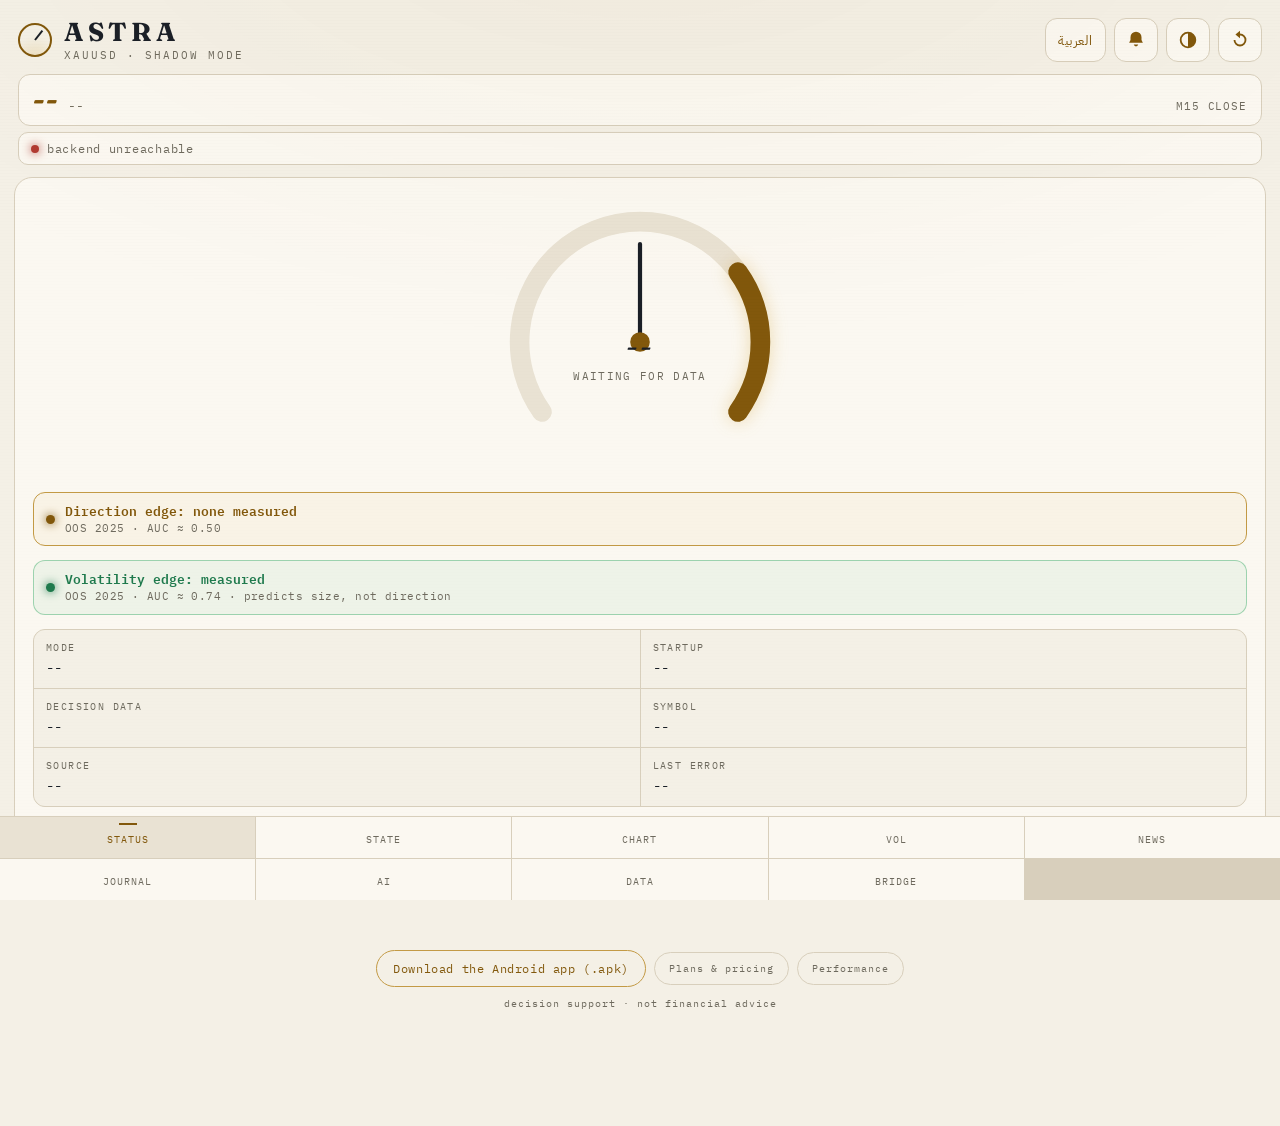
==== mobile/index.html @ f1f8e546 "fix(pwa): match the install splash and status bar to the chosen theme The manifest carried a hardcod" ====
<!DOCTYPE html>
<html lang="en" dir="ltr">
<head>
<meta charset="utf-8">
<meta name="viewport" content="width=device-width, initial-scale=1, viewport-fit=cover">
<meta name="theme-color" content="#0B0E13">
<link rel="manifest" href="manifest.webmanifest">
<script>
/* Pre-paint boot. The theme, the reading direction and the install colours are
   set here, before the first stylesheet parse, so a light-mode phone or an
   Arabic reader never sees a dark/LTR flash on cold launch. app.js reads the
   same keys at startup and keeps them in sync from then on. The install splash
   and status bar take their colour from the manifest, so the light palette gets
   its own file and the boot script points the link at it when light is chosen. */
(function () {
  var d = document.documentElement;
  try {
    var t = localStorage.getItem("astra-theme");
    if (!t) t = (window.matchMedia && window.matchMedia("(prefers-color-scheme: light)").matches) ? "light" : "dark";
    d.setAttribute("data-theme", t);
    var m = document.querySelector('meta[name="theme-color"]');
    if (m) m.setAttribute("content", t === "light" ? "#F4F0E6" : "#0B0E13");
    if (t === "light") {
      var link = document.querySelector('link[rel="manifest"]');
      if (link) link.setAttribute("href", "manifest-light.webmanifest");
    }
  } catch (e) { /* private mode */ }
  try {
    var l = localStorage.getItem("astra-lang");
    if (!l) l = (navigator.language || "en").toLowerCase().indexOf("ar") === 0 ? "ar" : "en";
    d.lang = l;
    d.dir = l === "ar" ? "rtl" : "ltr";
  } catch (e) { /* private mode */ }
})();
</script>
<meta name="description" content="ASTRA shadow-mode gold analysis, on your phone. Decision support only.">
<link rel="apple-touch-icon" href="icons/icon-192.png">
<link rel="icon" href="icons/icon-192.png">
<!-- Preview card. Telegram (and most chat apps) read OpenGraph, not the
     manifest, so a shared link would otherwise show as a bare URL. og:image
     must be absolute; it points at the deployed host. -->
<meta property="og:type" content="website">
<meta property="og:site_name" content="ASTRA">
<meta property="og:title" content="ASTRA — Gold Analysis">
<meta property="og:description" content="Shadow-mode XAUUSD decision support, on your phone. It states its own limits. Decision support only, not financial advice.">
<meta property="og:url" content="https://astra-xlp9.onrender.com/">
<meta property="og:image" content="https://astra-xlp9.onrender.com/icons/icon-512.png">
<meta property="og:image:width" content="512">
<meta property="og:image:height" content="512">
<meta name="twitter:card" content="summary">
<title>ASTRA — Gold Analysis</title>
<link rel="preconnect" href="https://fonts.googleapis.com">
<link rel="preconnect" href="https://fonts.gstatic.com" crossorigin>
<link rel="stylesheet" href="https://fonts.googleapis.com/css2?family=Fraunces:opsz,wght@9..144,500;9..144,700&family=IBM+Plex+Mono:wght@400;500;600&family=IBM+Plex+Sans+Arabic:wght@400;500;600&display=swap">
<link rel="stylesheet" href="styles.css">
</head>
<body>
<div class="grain" aria-hidden="true"></div>

<header class="top">
  <div class="brand">
    <span class="mark" aria-hidden="true"></span>
    <div>
      <h1>ASTRA</h1>
      <p class="sub" data-i18n="title_sub">XAUUSD &middot; shadow mode</p>
    </div>
  </div>
  <div class="controls">
    <button id="lang" class="text-btn" type="button" aria-label="Language" data-i18n-aria="lang_toggle">العربية</button>
    <button id="alerts" class="icon-btn" type="button" aria-label="Alerts" aria-pressed="false" data-i18n-aria="alerts">
      <svg viewBox="0 0 24 24" aria-hidden="true"><path d="M12 3a6 6 0 0 0-6 6v3l-1.5 3h15L18 12V9a6 6 0 0 0-6-6Zm0 16a2.5 2.5 0 0 0 2.45-2h-4.9A2.5 2.5 0 0 0 12 19Z"/></svg>
    </button>
    <button id="theme" class="icon-btn" type="button" aria-label="Theme" data-i18n-aria="theme">
      <svg viewBox="0 0 24 24" aria-hidden="true"><path d="M12 3a9 9 0 1 0 0 18 9 9 0 0 0 0-18Zm0 2v14a7 7 0 0 1 0-14Z"/></svg>
    </button>
    <button id="refresh" class="icon-btn" type="button" aria-label="Refresh" data-i18n-aria="refresh">
      <svg viewBox="0 0 24 24" aria-hidden="true"><path d="M12 5V2L7 6l5 4V7a5 5 0 1 1-5 5H5a7 7 0 1 0 7-7Z"/></svg>
    </button>
  </div>
</header>

<div class="ticker" id="ticker" hidden>
  <span class="ticker-price" id="price">--</span>
  <span class="ticker-chg" id="price-chg">--</span>
  <span class="ticker-basis" id="price-basis">M15 close</span>
</div>

<div id="toast" class="toast" role="status" aria-live="polite" hidden></div>

<div id="banner" class="banner" role="status" aria-live="polite">
  <span class="dot"></span><span id="banner-text" data-i18n="connecting">connecting</span>
</div>

<main>
  <!-- STATUS -->
  <section class="panel" id="view-status">
    <div class="gauge">
      <svg viewBox="0 0 200 200" role="img" aria-label="System health">
        <path class="gauge-track" d="M30 150 A86 86 0 1 1 170 150" />
        <path id="gauge-arc" class="gauge-arc" d="M30 150 A86 86 0 1 1 170 150" />
        <line id="needle" class="needle" x1="100" y1="100" x2="100" y2="30" />
        <circle class="hub" cx="100" cy="100" r="7" />
      </svg>
      <div class="gauge-label">
        <span id="health-value" class="big">--</span>
        <span id="health-sub" class="small" data-i18n="waiting">waiting for data</span>
      </div>
    </div>

    <!-- Honesty badges: direction has no measured edge; volatility does.
         Both always visible, never hidden. -->
    <div class="edge-badge" role="note">
      <span class="edge-dot" aria-hidden="true"></span>
      <span class="edge-text">
        <b data-i18n="edge_none">Direction edge: none measured</b>
        <em data-i18n="edge_none_sub">OOS 2025 · AUC ≈ 0.50</em>
      </span>
    </div>
    <div class="edge-badge vol" role="note">
      <span class="edge-dot vol" aria-hidden="true"></span>
      <span class="edge-text">
        <b data-i18n="edge_vol">Volatility edge: measured</b>
        <em data-i18n="edge_vol_sub">OOS 2025 · AUC ≈ 0.74 · predicts size, not direction</em>
      </span>
    </div>

    <dl class="readout">
      <div><dt data-i18n="mode">Mode</dt><dd id="r-mode">--</dd></div>
      <div><dt data-i18n="startup">Startup</dt><dd id="r-startup">--</dd></div>
      <div><dt data-i18n="decision">Decision data</dt><dd id="r-decision">--</dd></div>
      <div><dt data-i18n="symbol">Symbol</dt><dd id="r-symbol">--</dd></div>
      <div><dt data-i18n="source">Source</dt><dd id="r-source">--</dd></div>
      <div><dt data-i18n="lasterr">Last error</dt><dd id="r-error">--</dd></div>
    </dl>

    <ul id="reasons" class="reasons"></ul>
  </section>

  <!-- MARKET STATE -->
  <section class="panel" id="view-signal" hidden>
    <h2 class="panel-title" data-i18n="market_state">Market state</h2>
    <p class="panel-note" data-i18n="descriptive">Descriptive read of the last closed bars. Not a prediction.</p>
    <div class="signal-head">
      <span id="sig-direction" class="direction flat">--</span>
      <span id="sig-regime" class="regime">--</span>
    </div>
    <div class="levels">
      <div><dt data-i18n="entry">Reference</dt><dd id="l-entry">--</dd></div>
      <div><dt data-i18n="stop">Stop</dt><dd id="l-stop">--</dd></div>
      <div><dt data-i18n="target">Target</dt><dd id="l-tp">--</dd></div>
      <div><dt data-i18n="rr">R:R</dt><dd id="l-rr">--</dd></div>
    </div>
    <div class="bars">
      <div class="bar"><span data-i18n="score">Score</span><i id="b-score"></i><b id="v-score">--</b></div>
      <div class="bar"><span data-i18n="confidence">Confidence</span><i id="b-conf"></i><b id="v-conf">--</b></div>
    </div>
    <p id="sig-context" class="context">--</p>
    <p id="sig-time" class="stamp"></p>

    <h2 class="panel-title" data-i18n="levels_title">Price alerts</h2>
    <p class="panel-note" data-i18n="levels_note">You are told when the price crosses a level you set.</p>
    <form id="level-form" class="lvl-form" autocomplete="off">
      <input id="level-input" type="number" step="0.01" inputmode="decimal"
             placeholder="4180.00" aria-label="Price level">
      <button type="submit" data-i18n="add">Add</button>
    </form>
    <ul id="level-list" class="lvl-list"></ul>
  </section>

  <!-- CHART -->
  <section class="panel" id="view-chart" hidden>
    <div class="chart-tf" id="tf-row" role="tablist" aria-label="Timeframe"></div>
    <div class="chart-wrap">
      <svg id="chart" class="chart" viewBox="0 0 320 160" preserveAspectRatio="none"
           role="img" aria-label="Closed-bar chart with descriptive EMAs"></svg>
      <div class="axis" id="axis" aria-hidden="true"></div>
    </div>
    <p class="stamp"><span id="chart-meta">--</span></p>

    <h2 class="panel-title" data-i18n="data_quality">Data quality</h2>
    <dl class="readout">
      <div><dt data-i18n="dq_freshness">Freshness</dt><dd id="dq-freshness">--</dd></div>
      <div><dt data-i18n="dq_lastbar">Last closed bar</dt><dd id="dq-lastbar">--</dd></div>
      <div><dt data-i18n="dq_bars">Closed bars</dt><dd id="dq-bars">--</dd></div>
      <div><dt data-i18n="dq_range">Range</dt><dd id="dq-range">--</dd></div>
      <div><dt data-i18n="dq_quality">Quality</dt><dd id="dq-quality">--</dd></div>
    </dl>
  </section>

  <!-- CONNECTION -->
  <section class="panel" id="view-conn" hidden>
    <h2 class="panel-title" data-i18n="conn_title">Connection &amp; health</h2>
    <p class="panel-note" data-i18n="conn_hint">The app reaches the backend over one origin; these are the live links.</p>
    <table class="conn">
      <thead>
        <tr>
          <th data-i18n="conn_ep">Endpoint</th>
          <th data-i18n="conn_state">State</th>
          <th data-i18n="conn_lat">Latency</th>
        </tr>
      </thead>
      <tbody id="conn-rows"></tbody>
    </table>
  </section>

  <!-- BRIDGE -->
  <section class="panel" id="view-bridge" hidden>
    <h2 class="panel-title" data-i18n="bridge_title">Bridge</h2>
    <dl class="readout">
      <div><dt data-i18n="process">Process</dt><dd id="b-process">--</dd></div>
      <div><dt data-i18n="mt5_ready">MT5 ready</dt><dd id="b-ready">--</dd></div>
      <div><dt data-i18n="symbol">Symbol</dt><dd id="b-symbol">--</dd></div>
      <div><dt data-i18n="broker">Broker</dt><dd id="b-broker">--</dd></div>
      <div><dt data-i18n="server">Server</dt><dd id="b-server">--</dd></div>
      <div><dt data-i18n="transport">Transport</dt><dd id="b-transport">--</dd></div>
    </dl>
    <p class="context" data-i18n="bridge_note">The bridge is the loopback market-data link. It never executes trades and is bound to 127.0.0.1 only.</p>
  </section>

  <!-- AI ADVISOR (isolated, unvalidated) -->
  <section class="panel" id="view-ai" hidden>
    <h2 class="panel-title" data-i18n="ai_title">AI advisor</h2>
    <p class="panel-note ai-warn" data-i18n="ai_warn">Second opinion from an external model. Outside the validated system, not scored. Not financial advice.</p>
    <div class="ai-stance-row">
      <span class="ai-stance" id="ai-stance">--</span>
      <span class="ai-conf" id="ai-conf"></span>
    </div>
    <p class="ai-thesis" id="ai-thesis"></p>
    <p class="ai-risks" id="ai-risks"></p>
    <p class="ai-event" id="ai-event" hidden></p>
    <div class="ai-plan" id="ai-plan" hidden></div>
    <h3 class="ai-sub" id="ai-headlines-title" hidden data-i18n="ai_headlines">Headlines</h3>
    <ul class="ai-headlines" id="ai-headlines" hidden></ul>
    <h3 class="ai-sub" id="ai-events-title" hidden data-i18n="ai_events">High-impact events ahead</h3>
    <ul class="ai-events" id="ai-events" hidden></ul>
    <p class="ai-review" id="ai-review" hidden></p>
    <dl class="readout">
      <div><dt data-i18n="ai_price">Live price</dt><dd id="ai-price">--</dd></div>
      <div><dt data-i18n="ai_engine">Engine read</dt><dd id="ai-engine">--</dd></div>
      <div><dt data-i18n="ai_news">Used news</dt><dd id="ai-news">--</dd></div>
      <div><dt data-i18n="ai_model">Model</dt><dd id="ai-model">--</dd></div>
      <div><dt data-i18n="ai_status">Status</dt><dd id="ai-status">--</dd></div>
    </dl>
    <button id="ai-refresh" class="text-btn" type="button" data-i18n="ai_refresh">Ask again</button>
  </section>

  <!-- VOLATILITY -->
  <section class="panel" id="view-vol" hidden>
    <h2 class="panel-title" data-i18n="vol_title">Volatility filter</h2>
    <p class="panel-note" data-i18n="vol_note">Measured on closed bars: will the next window be turbulent? Size, not direction.</p>
    <div class="vol-head">
      <span id="vol-pct" class="vol-pct">--</span>
      <span id="vol-tier" class="vol-tier calm">--</span>
    </div>
    <div class="vol-meter"><i id="vol-fill"></i><u id="vol-mark"></u></div>
    <p id="vol-verdict" class="vol-verdict">--</p>
    <p class="stamp" id="vol-meta"></p>
    <p class="panel-note" id="vol-caveat" data-i18n="vol_caveat">A safety filter, not a trade signal. When it says "high", the market is usually violent — so a tight entry is a bad idea. It never predicts direction.</p>
  </section>

  <section class="panel" id="view-tracker" hidden>
    <h2 class="panel-title" data-i18n="tracker_title">Trade journal</h2>
    <p class="panel-note ai-warn" data-i18n="tracker_warn">Replayed from closed bars. Unvalidated; not scored long enough to trust. Not financial advice.</p>

    <div class="jrn-strip" id="jrn-today"></div>

    <div class="jrn-filter" id="jrn-filter" role="tablist">
      <button class="jrn-fbtn" data-scope="today" aria-selected="true" type="button" data-i18n="jrn_today">Today</button>
      <button class="jrn-fbtn" data-scope="all" aria-selected="false" type="button" data-i18n="jrn_all">All</button>
    </div>

    <div class="trk-now" id="trk-now"></div>
    <div class="trk-stats" id="trk-stats"></div>
    <p class="panel-note" id="trk-note"></p>
    <div class="trk-list" id="trk-list"></div>
  </section>
  <section class="panel" id="view-akoan" hidden>
    <h2 class="panel-title" data-i18n="akoan_title">News vs results</h2>
    <p class="panel-note" data-i18n="akoan_note">Does the news explain the trade results? Every rate is compared to the overall baseline, and only a difference that survives correction is called a finding.</p>

    <div class="akoan-head">
      <span id="akoan-verdict" class="akoan-verdict">--</span>
    </div>
    <p id="akoan-sub" class="akoan-sub">--</p>

    <div class="akoan-base" id="akoan-base"></div>
    <div class="akoan-dims" id="akoan-dims"></div>
    <p class="panel-note" id="akoan-cov"></p>
    <p class="panel-note" id="akoan-note"></p>
  </section>

</main>

<nav class="tabs" role="tablist">
  <button class="tab" data-view="status" aria-selected="true" type="button" data-i18n="tab_status">Status</button>
  <button class="tab" data-view="signal" type="button" data-i18n="tab_signal">State</button>
  <button class="tab" data-view="chart" type="button" data-i18n="tab_chart">Chart</button>
  <button class="tab" data-view="vol" type="button" data-i18n="tab_vol">Vol</button>
  <button class="tab" data-view="akoan" type="button" data-i18n="tab_akoan">News</button>
  <button class="tab" data-view="tracker" type="button" data-i18n="tab_tracker">Signals</button>
  <button class="tab" data-view="ai" type="button" data-i18n="tab_ai">AI</button>
  <button class="tab" data-view="conn" type="button" data-i18n="tab_conn">Data</button>
  <button class="tab" data-view="bridge" type="button" data-i18n="tab_bridge">Bridge</button>
</nav>

<footer class="foot">
  <div class="foot-row">
    <a id="get-apk" class="apk-link" href="/astra.apk" download="astra.apk" data-i18n="apk">
      Download the Android app (.apk)
    </a>
    <a class="plans-link" href="/pricing.html" data-i18n="plans">Plans &amp; pricing</a>
    <a class="plans-link" href="/performance.html" data-i18n="perf">Performance</a>
  </div>
  <span data-i18n="ver">Decision support only. Not financial advice.</span>
</footer>

<script src="app.js"></script>
</body>
</html>
---- mobile/styles.css ----
/* ASTRA mobile — instrument-panel aesthetic.
   Deep ink field, engraved gold, monospace telemetry. Built for a small,
   dim, one-thumb screen: high contrast, large tap targets, no clutter. */

:root {
  --ink: #0B0E13;
  --ink-2: #12161E;
  --ink-3: #1A2029;
  --edge: #232B36;
  --gold: #D6A53C;
  --gold-dim: #8A6A24;
  --paper: #ECE6D8;
  --muted: #7C8794;
  --up: #4FB477;
  --down: #D1584F;
  --flat: #7F8A96;
  --mono: "IBM Plex Mono", "IBM Plex Sans Arabic", ui-monospace, "SFMono-Regular", Menlo, monospace;
  --serif: "Fraunces", "Iowan Old Style", Georgia, serif;
}

* { box-sizing: border-box; -webkit-tap-highlight-color: transparent; }

html, body { margin: 0; background: var(--ink); }

body {
  color: var(--paper);
  font-family: var(--mono);
  min-height: 100dvh;
  display: flex;
  flex-direction: column;
  padding-bottom: env(safe-area-inset-bottom);
  overscroll-behavior-y: none;
}

/* Film-grain overlay: a faint engraved texture over the whole app. */
.grain {
  position: fixed;
  inset: 0;
  pointer-events: none;
  z-index: 9;
  opacity: .5;
  background-image:
    repeating-linear-gradient(0deg, rgba(255,255,255,.014) 0 1px, transparent 1px 3px),
    radial-gradient(120% 80% at 50% -10%, rgba(214,165,60,.10), transparent 60%);
}

/* ── header ─────────────────────────────────────────────────────────── */
.top {
  display: flex;
  align-items: center;
  justify-content: space-between;
  gap: 12px;
  padding: calc(env(safe-area-inset-top) + 18px) 18px 12px;
}

.brand { display: flex; align-items: center; gap: 12px; }

.mark {
  width: 34px; height: 34px;
  border-radius: 50%;
  border: 2px solid var(--gold);
  position: relative;
  flex: none;
  background: radial-gradient(circle at 50% 120%, rgba(214,165,60,.25), transparent 65%);
}
.mark::after {
  content: "";
  position: absolute;
  left: 50%; bottom: 50%;
  width: 2px; height: 12px;
  background: var(--paper);
  transform-origin: bottom center;
  transform: translateX(-50%) rotate(38deg);
}

h1 {
  font-family: var(--serif);
  font-weight: 700;
  font-size: 26px;
  letter-spacing: .16em;
  margin: 0;
  line-height: 1;
}

.sub { margin: 3px 0 0; font-size: 11px; letter-spacing: .18em;
       text-transform: uppercase; color: var(--muted); }

.controls { display: flex; gap: 8px; }

.icon-btn {
  width: 44px; height: 44px;
  display: grid; place-items: center;
  border-radius: 12px;
  border: 1px solid var(--edge);
  background: var(--ink-2);
  color: var(--gold);
  cursor: pointer;
  transition: background .2s, transform .12s, color .2s;
}
.icon-btn svg { width: 22px; height: 22px; fill: currentColor; }
.icon-btn:active { background: var(--ink-3); transform: scale(.94); }
.icon-btn[aria-pressed="true"] {
  background: var(--gold); color: var(--ink); border-color: var(--gold);
}
.icon-btn.busy svg { animation: spin .9s linear infinite; }
@keyframes spin { to { transform: rotate(360deg); } }

/* Language toggle reads as text, not an icon. */
.text-btn {
  min-width: 44px; height: 44px; padding: 0 12px;
  border-radius: 12px;
  border: 1px solid var(--edge);
  background: var(--ink-2);
  color: var(--gold);
  font-family: var(--mono);
  font-size: 13px;
  letter-spacing: .04em;
  cursor: pointer;
  transition: background .2s, transform .12s;
}
.text-btn:active { background: var(--ink-3); transform: scale(.94); }

/* ── toast ──────────────────────────────────────────────────────────── */
.toast {
  position: fixed;
  left: 50%; bottom: calc(78px + env(safe-area-inset-bottom));
  transform: translate(-50%, 20px);
  z-index: 20;
  max-width: 90vw;
  padding: 12px 16px;
  border-radius: 12px;
  border: 1px solid var(--gold-dim);
  background: var(--ink-3);
  color: var(--paper);
  font-size: 13px;
  letter-spacing: .02em;
  box-shadow: 0 10px 30px rgba(0,0,0,.5);
  opacity: 0;
  transition: opacity .3s, transform .3s;
}
.toast.show { opacity: 1; transform: translate(-50%, 0); }

/* ── live price ticker ──────────────────────────────────────────────── */
.ticker {
  display: flex; align-items: baseline; gap: 10px;
  margin: 0 18px 6px;
  padding: 10px 14px;
  border: 1px solid var(--edge);
  border-radius: 12px;
  background: var(--ink-2);
}
.ticker-price {
  font-family: var(--serif);
  font-size: 30px;
  font-weight: 700;
  letter-spacing: .02em;
  color: var(--gold);
  line-height: 1;
  font-variant-numeric: tabular-nums;
}
.ticker-chg { font-size: 13px; color: var(--flat); font-variant-numeric: tabular-nums; }
.ticker-chg.up { color: var(--up); }
.ticker-chg.down { color: var(--down); }
.ticker-basis {
  margin-left: auto;
  font-size: 11px;
  letter-spacing: .08em;
  color: var(--muted);
  text-transform: uppercase;
}

.banner {
  display: flex; align-items: center; gap: 8px;
  margin: 0 18px 4px;
  padding: 8px 12px;
  border: 1px solid var(--edge);
  border-radius: 10px;
  background: var(--ink-2);
  font-size: 12px;
  letter-spacing: .06em;
  color: var(--muted);
}
.banner .dot {
  width: 8px; height: 8px; border-radius: 50%;
  background: var(--flat); flex: none;
}
.banner.online .dot { background: var(--up); box-shadow: 0 0 10px var(--up); }
.banner.degraded .dot { background: var(--gold); box-shadow: 0 0 10px var(--gold); }
.banner.offline .dot { background: var(--down); box-shadow: 0 0 10px var(--down); }

/* ── panels ─────────────────────────────────────────────────────────── */
main { flex: 1; padding: 8px 14px 108px; }

.panel {
  border: 1px solid var(--edge);
  border-radius: 18px;
  background:
    linear-gradient(180deg, rgba(255,255,255,.02), transparent 40%),
    var(--ink-2);
  padding: 20px 18px;
  animation: rise .45s cubic-bezier(.2,.8,.2,1) both;
}
@keyframes rise { from { opacity: 0; transform: translateY(10px); } }

/* A panel that is fetching shows a shimmer instead of a frozen "--" grid, so a
   slow read looks like work rather than a dead screen. The class is added when
   a fetch starts and removed when it settles, by setPanelLoading. */
.panel.loading { position: relative; }
.panel.loading::after {
  content: ""; position: absolute; inset: 0; border-radius: 18px;
  background: linear-gradient(100deg, transparent 30%,
              rgba(255,255,255,.05) 50%, transparent 70%);
  background-size: 220% 100%;
  animation: shimmer 1.4s linear infinite;
  pointer-events: none;
}
@keyframes shimmer { from { background-position: 160% 0; } to { background-position: -60% 0; } }

/* ── gauge ──────────────────────────────────────────────────────────── */
.gauge { position: relative; width: min(74vw, 280px); margin: 4px auto 10px; }
.gauge svg { width: 100%; display: block; overflow: visible; }
.gauge-track { fill: none; stroke: var(--ink-3); stroke-width: 14; stroke-linecap: round; }
.gauge-arc {
  fill: none; stroke: var(--gold); stroke-width: 14; stroke-linecap: round;
  stroke-dasharray: 270; stroke-dashoffset: 270;
  transition: stroke-dashoffset .9s cubic-bezier(.2,.8,.2,1), stroke .4s;
  filter: drop-shadow(0 0 6px rgba(214,165,60,.35));
}
.needle {
  stroke: var(--paper); stroke-width: 3; stroke-linecap: round;
  transform-origin: 100px 100px;
  transition: transform .9s cubic-bezier(.2,.8,.2,1);
}
.hub { fill: var(--gold); }

.gauge-label {
  position: absolute; inset: 0;
  display: flex; flex-direction: column;
  align-items: center; justify-content: center;
  padding-top: 26px;
  text-align: center;
}
.big { font-family: var(--serif); font-size: 30px; letter-spacing: .06em; }
.small { font-size: 11px; color: var(--muted); letter-spacing: .12em;
         text-transform: uppercase; margin-top: 4px; }

/* ── readout grid ───────────────────────────────────────────────────── */
.readout {
  margin: 6px 0 0;
  display: grid;
  grid-template-columns: 1fr 1fr;
  gap: 1px;
  background: var(--edge);
  border: 1px solid var(--edge);
  border-radius: 12px;
  overflow: hidden;
}
.readout > div {
  background: var(--ink);
  padding: 11px 12px;
  min-width: 0;
}
.readout dt {
  font-size: 10px; letter-spacing: .14em; text-transform: uppercase;
  color: var(--muted); margin-bottom: 5px;
}
.readout dd {
  margin: 0; font-size: 14px; font-weight: 500;
  overflow-wrap: anywhere;
}
.readout dd.ok { color: var(--up); }
.readout dd.bad { color: var(--down); }
.readout dd.warn { color: var(--gold); }

.reasons {
  list-style: none; margin: 14px 0 0; padding: 0;
  font-size: 12px; color: var(--muted); line-height: 1.6;
}
.reasons li { padding-left: 14px; position: relative; }
.reasons li::before {
  content: "·"; position: absolute; left: 2px; color: var(--gold-dim);
}

/* ── signal ─────────────────────────────────────────────────────────── */
.signal-head { display: flex; align-items: baseline; justify-content: space-between; }
.direction {
  font-family: var(--serif); font-size: 40px; letter-spacing: .04em;
}
.direction.up { color: var(--up); }
.direction.down { color: var(--down); }
.direction.flat { color: var(--flat); }
.regime {
  font-size: 11px; letter-spacing: .16em; text-transform: uppercase;
  color: var(--gold); border: 1px solid var(--gold-dim);
  border-radius: 999px; padding: 4px 10px;
}

.levels {
  display: grid; grid-template-columns: 1fr 1fr; gap: 1px;
  background: var(--edge); border: 1px solid var(--edge);
  border-radius: 12px; overflow: hidden; margin: 16px 0;
}
.levels > div { background: var(--ink); padding: 12px; }
.levels dt { font-size: 10px; letter-spacing: .14em; text-transform: uppercase;
             color: var(--muted); margin-bottom: 6px; }
.levels dd { margin: 0; font-size: 17px; font-weight: 600; }

.bars { display: grid; gap: 12px; margin: 4px 0 16px; }
.bar { display: grid; grid-template-columns: 78px 1fr 52px; align-items: center; gap: 10px; }
.bar span { font-size: 10px; letter-spacing: .12em; text-transform: uppercase; color: var(--muted); }
.bar i {
  display: block; height: 8px; border-radius: 999px;
  background: var(--ink-3); position: relative; overflow: hidden;
}
.bar i::after {
  content: ""; position: absolute; inset: 0 auto 0 0;
  width: var(--fill, 0%);
  background: linear-gradient(90deg, var(--gold-dim), var(--gold));
  border-radius: 999px;
  transition: width .8s cubic-bezier(.2,.8,.2,1);
}
.bar b { font-size: 13px; text-align: right; font-weight: 500; }

.context { font-size: 12.5px; color: var(--muted); line-height: 1.65; margin: 0; }
.stamp { font-size: 11px; color: var(--muted); letter-spacing: .06em; margin: 12px 0 0; }

/* ── chart ──────────────────────────────────────────────────────────── */
.chart-tf { display: flex; gap: 8px; overflow-x: auto; padding-bottom: 12px; }
.chart-tf button {
  flex: none;
  font-family: var(--mono); font-size: 12px; letter-spacing: .1em;
  color: var(--muted); background: var(--ink);
  border: 1px solid var(--edge); border-radius: 8px;
  padding: 8px 12px; cursor: pointer;
}
.chart-tf button[aria-selected="true"] {
  color: var(--ink); background: var(--gold); border-color: var(--gold);
  font-weight: 600;
}
.chart { width: 100%; height: 190px; display: block; }

/* Chart sits above a fixed price axis; the SVG keeps its own aspect ratio so
   the axis labels never stretch with it. */
.chart-wrap { position: relative; display: flex; align-items: stretch; gap: 8px; }
.chart-wrap .chart { flex: 1; min-width: 0; }
.axis {
  width: 46px; flex: none;
  position: relative;
  font-size: 10px; color: var(--muted);
  letter-spacing: .02em;
}
.axis span {
  position: absolute; right: 0; transform: translateY(-50%);
  font-variant-numeric: tabular-nums;
}
.price-line { stroke: var(--gold); stroke-width: 1; stroke-dasharray: 3 3; opacity: .8; }
.ema-fast { stroke: #6FB3D6; stroke-width: 1.3; opacity: .85; }
.ema-slow { stroke: #C98BD6; stroke-width: 1.3; opacity: .85; }

/* ── section titles ─────────────────────────────────────────────────── */
.panel-title {
  font-family: var(--serif);
  font-size: 17px; font-weight: 700; letter-spacing: .04em;
  margin: 0 0 4px;
}
.panel-note {
  font-size: 11.5px; color: var(--muted); line-height: 1.55;
  margin: 0 0 16px;
}

/* ── edge / honesty badge ───────────────────────────────────────────── */
.edge-badge {
  display: flex; align-items: center; gap: 10px;
  margin: 10px 0 14px;
  padding: 10px 12px;
  border: 1px solid var(--gold-dim);
  border-radius: 12px;
  background: rgba(214,165,60,.06);
}
.edge-dot {
  width: 9px; height: 9px; border-radius: 50%; flex: none;
  background: var(--gold); box-shadow: 0 0 10px var(--gold);
}
.edge-text { display: flex; flex-direction: column; line-height: 1.35; }
.edge-text b { font-size: 13px; font-weight: 600; color: var(--gold); }
.edge-text em { font-size: 11px; font-style: normal; color: var(--muted);
                letter-spacing: .04em; }

/* The volatility badge states a real, measured edge — green, not a warning. */
.edge-badge.vol { border-color: rgba(79,180,119,.5); background: rgba(79,180,119,.07); }
.edge-dot.vol { background: var(--up); box-shadow: 0 0 10px var(--up); }
.edge-badge.vol .edge-text b { color: var(--up); }

/* ── volatility filter ──────────────────────────────────────────────── */
.vol-head { display: flex; align-items: baseline; gap: 12px; margin: 4px 0 12px; }
.vol-pct { font-family: var(--serif); font-size: 44px; font-weight: 700;
           letter-spacing: .02em; color: var(--paper); }
.vol-pct.calm { color: var(--up); }
.vol-pct.elevated { color: var(--gold); }
.vol-pct.high { color: var(--down); }
.vol-tier { font-size: 11px; letter-spacing: .14em; text-transform: uppercase;
            padding: 4px 10px; border-radius: 999px; border: 1px solid var(--edge); }
.vol-tier.calm { color: var(--up); border-color: rgba(79,180,119,.5); }
.vol-tier.elevated { color: var(--gold); border-color: var(--gold-dim); }
.vol-tier.high { color: var(--down); border-color: rgba(209,88,79,.55); }

.vol-meter { position: relative; height: 12px; border-radius: 999px;
             background: var(--ink-3); border: 1px solid var(--edge);
             overflow: hidden; margin: 0 0 14px; }
.vol-meter i { display: block; height: 100%; width: 0;
               background: var(--muted); transition: width .4s ease; }
.vol-meter i.calm { background: var(--up); }
.vol-meter i.elevated { background: var(--gold); }
.vol-meter i.high { background: var(--down); }
/* The threshold tick: where "high" begins. */
.vol-meter u { position: absolute; top: -2px; bottom: -2px; left: 65%;
               width: 2px; background: var(--paper); opacity: .7; }

.vol-verdict { font-size: 13.5px; line-height: 1.5; margin: 0 0 10px;
               color: var(--paper); }
.vol-verdict.high { color: var(--down); }
.vol-verdict.elevated { color: var(--gold); }

/* ── akoan: news vs results ─────────────────────────────────────────── */
.akoan-head { display: flex; align-items: baseline; gap: 12px; margin: 4px 0 8px; }
.akoan-verdict {
  font-family: var(--serif); font-size: 26px; font-weight: 700;
  line-height: 1.2; color: var(--paper);
}
.akoan-verdict.edge_candidate { color: var(--gold); }
.akoan-verdict.no_edge_measured { color: var(--flat); }
.akoan-verdict.insufficient_data { color: var(--muted); }
.akoan-sub { font-size: 13px; line-height: 1.5; margin: 0 0 14px; color: var(--muted); }

.akoan-base {
  font-family: var(--mono); font-size: 12px; color: var(--gold);
  padding: 8px 12px; margin-bottom: 14px;
  border: 1px solid var(--gold-dim); border-radius: 10px;
  background: var(--ink-2);
}

.akoan-dim { margin-bottom: 14px; }
.akoan-dim-title {
  font-size: 10px; letter-spacing: .12em; text-transform: uppercase;
  color: var(--muted); margin-bottom: 6px;
}
.akoan-row {
  display: flex; justify-content: space-between; align-items: baseline;
  gap: 12px; padding: 7px 10px; border-radius: 8px;
  background: var(--ink-2); border: 1px solid var(--edge);
  margin-bottom: 5px; font-size: 12.5px;
}
.akoan-row.sig { border-color: var(--gold-dim); background: var(--ink-3); }
.akoan-row.muted { color: var(--muted); font-style: italic; }
.akoan-label { color: var(--paper); }
.akoan-val { font-family: var(--mono); color: var(--paper); text-align: end; }
.akoan-val.muted { color: var(--muted); }

/* ── connection table ───────────────────────────────────────────────── */
.conn {
  width: 100%; border-collapse: collapse;
  border: 1px solid var(--edge); border-radius: 12px; overflow: hidden;
  font-size: 12.5px;
}
.conn th {
  text-align: start; padding: 9px 12px;
  font-size: 10px; letter-spacing: .12em; text-transform: uppercase;
  color: var(--muted); background: var(--ink);
  border-bottom: 1px solid var(--edge);
}
.conn td {
  padding: 10px 12px; background: var(--ink-2);
  border-bottom: 1px solid var(--edge);
  overflow-wrap: anywhere;
}
.conn tr:last-child td { border-bottom: 0; }
.conn td.ok { color: var(--up); }
.conn td.bad { color: var(--down); }
.conn td.warn { color: var(--gold); }

/* ── price-level alerts ─────────────────────────────────────────────── */
.lvl-form { display: flex; gap: 8px; margin: 0 0 12px; }
.lvl-form input {
  flex: 1; min-width: 0;
  font-family: var(--mono); font-size: 15px;
  color: var(--paper); background: var(--ink);
  border: 1px solid var(--edge); border-radius: 10px;
  padding: 11px 12px;
  font-variant-numeric: tabular-nums;
}
.lvl-form input:focus { outline: none; border-color: var(--gold-dim); }
.lvl-form button {
  flex: none;
  font-family: var(--mono); font-size: 13px; letter-spacing: .06em;
  color: var(--ink); background: var(--gold);
  border: 1px solid var(--gold); border-radius: 10px;
  padding: 11px 18px; cursor: pointer;
}
.lvl-form button:active { background: var(--gold-dim); }

.lvl-list { list-style: none; margin: 0; padding: 0; display: grid; gap: 8px; }
.lvl {
  display: flex; align-items: center; justify-content: space-between;
  padding: 10px 12px;
  border: 1px solid var(--edge); border-radius: 10px;
  background: var(--ink);
  font-size: 14px; font-variant-numeric: tabular-nums;
}
.lvl.crossed { border-color: var(--gold-dim); color: var(--gold); }
.lvl button {
  border: 0; background: none; cursor: pointer;
  color: var(--muted); font-size: 18px; line-height: 1; padding: 4px 8px;
}
.lvl button:active { color: var(--down); }

/* ── tabs ───────────────────────────────────────────────────────────── */
/* Nine tabs do not fit one phone-width row, so the bar is a two-row grid and
   every tab is visible at once — no scrolling, no tabs hidden behind an edge.
   A short gold bar over the selected label is the only selection cue. */
.tabs {
  position: fixed; left: 0; right: 0; bottom: 0;
  display: grid;
  grid-template-columns: repeat(5, 1fr);
  gap: 1px;
  background: var(--edge);
  border-top: 1px solid var(--edge);
  padding-bottom: env(safe-area-inset-bottom);
  z-index: 10;
}
.tabs::-webkit-scrollbar { display: none; }
.tabs.more-left {
  -webkit-mask-image: linear-gradient(90deg, transparent 0, #000 30px);
  mask-image: linear-gradient(90deg, transparent 0, #000 30px);
}
.tabs.more-right {
  -webkit-mask-image: linear-gradient(90deg, #000 calc(100% - 30px), transparent 100%);
  mask-image: linear-gradient(90deg, #000 calc(100% - 30px), transparent 100%);
}
.tabs.more-left.more-right {
  -webkit-mask-image: linear-gradient(90deg, transparent 0, #000 30px,
                     #000 calc(100% - 30px), transparent 100%);
  mask-image: linear-gradient(90deg, transparent 0, #000 30px,
                     #000 calc(100% - 30px), transparent 100%);
}
.tab {
  position: relative;
  min-width: 0;
  font-family: var(--mono); font-size: 10px; letter-spacing: .1em;
  text-transform: uppercase; white-space: nowrap; overflow: hidden;
  text-overflow: ellipsis;
  background: var(--ink-2); color: var(--muted);
  border: 0; padding: 16px 2px 12px; cursor: pointer;
}
/* Arabic is a connected script: the Latin tracking that separates Latin
   capitals visually breaks the joins between Arabic letters. */
html[dir="rtl"] .tab { letter-spacing: normal; }
.tab[aria-selected="true"] { color: var(--gold); background: var(--ink-3); }
/* Absolutely positioned so the selected label sits at the same baseline as the
   rest; the mark is the only difference between a selected tab and a quiet one. */
.tab[aria-selected="true"]::before {
  content: ""; position: absolute; top: 6px; left: 50%; transform: translateX(-50%);
  height: 2px; width: 18px; background: var(--gold);
}

.foot {
  text-align: center; font-size: 10px; letter-spacing: .1em;
  color: var(--muted); padding: 0 18px 116px;
}
.foot span { display: block; margin-top: 10px; }
/* The APK and the two links are three destinations in one compact row, so the
   footer takes two lines instead of four. */
.foot-row {
  display: flex; flex-wrap: wrap; gap: 8px; justify-content: center;
  align-items: center;
}
.apk-link {
  display: inline-block;
  padding: 10px 16px;
  border: 1px solid var(--gold-dim);
  border-radius: 999px;
  color: var(--gold);
  text-decoration: none;
  font-size: 12px;
  letter-spacing: .05em;
}
.apk-link:active { background: var(--ink-3); }
/* Inside the installed app the APK is already on the phone — hide the link. */
@media (display-mode: standalone) { .apk-link { display: none; } }
.plans-link {
  display: inline-block;
  padding: 9px 14px;
  border: 1px solid var(--edge);
  border-radius: 999px;
  color: var(--muted);
  text-decoration: none;
}
.plans-link:active { color: var(--gold); }

/* ── light theme ────────────────────────────────────────────────────── */
html[data-theme="light"] {
  --ink: #F4F0E6;
  --ink-2: #FBF8F1;
  --ink-3: #E9E2D3;
  --edge: #D8CFBC;
  --gold: #82580C;
  --gold-dim: #C39A45;
  --paper: #1A1F27;
  --muted: #6E6A5E;
  --up: #1F7A4D;
  --down: #B23B32;
  --flat: #746F60;
}
html[data-theme="light"] .grain {
  opacity: .35;
  background-image:
    repeating-linear-gradient(0deg, rgba(0,0,0,.02) 0 1px, transparent 1px 3px),
    radial-gradient(120% 80% at 50% -10%, rgba(154,107,18,.10), transparent 60%);
}
html[data-theme="light"] .toast { box-shadow: 0 10px 30px rgba(60,50,30,.18); }
html[data-theme="light"] .tab[aria-selected="true"] { background: var(--ink-3); }

@media (prefers-reduced-motion: reduce) {
  * { animation: none !important; transition: none !important; }
  /* The shimmer is motion; without it, show a quiet static tint instead of a
     frozen bright band across the panel. */
  .panel.loading::after { background: rgba(255,255,255,.03); }
}

/* ── right-to-left (Arabic) ─────────────────────────────────────────── */
html[dir="rtl"] body { font-family: "IBM Plex Sans Arabic", var(--mono); }
html[dir="rtl"] h1,
html[dir="rtl"] .panel-title,
html[dir="rtl"] .big,
html[dir="rtl"] .direction,
html[dir="rtl"] .ticker-price {
  font-family: "IBM Plex Sans Arabic", var(--serif);
  letter-spacing: 0;
}
html[dir="rtl"] .sub,
html[dir="rtl"] .tab,
html[dir="rtl"] .ticker-basis { letter-spacing: .02em; }

/* Numeric readouts stay left-to-right even in RTL, and the price axis keeps
   its right-hand position because it is a chart annotation, not prose. */
html[dir="rtl"] .ticker-price,
html[dir="rtl"] .ticker-chg,
html[dir="rtl"] .readout dd,
html[dir="rtl"] .levels dd,
html[dir="rtl"] .bar b,
html[dir="rtl"] .trk-stat-value,
html[dir="rtl"] .trk-r,
html[dir="rtl"] .conn td { direction: ltr; unicode-bidi: embed; }
html[dir="rtl"] .bar b { text-align: left; }
html[dir="rtl"] .axis span { left: 0; right: auto; }
html[dir="rtl"] .axis { text-align: left; }

/* ── AI advisor (isolated, unvalidated) ─────────────────────── */
.ai-warn {
  color: var(--warn, #b26a00);
  border-left: 3px solid var(--warn, #b26a00);
  padding-left: .6rem;
}
html[dir="rtl"] .ai-warn {
  border-left: none;
  border-right: 3px solid var(--warn, #b26a00);
  padding-left: 0;
  padding-right: .6rem;
}
.ai-stance-row { display: flex; align-items: baseline; gap: .6rem; margin: .8rem 0 .4rem; }
.ai-stance { font-size: 1.35rem; font-weight: 600; }
.ai-stance.long { color: var(--up, #1a7f37); }
.ai-stance.short { color: var(--down, #c62828); }
.ai-stance.neutral { color: var(--muted, #6b7280); }
.ai-conf { font-size: .85rem; color: var(--muted, #6b7280); }
.ai-thesis { margin: .3rem 0; line-height: 1.5; }
.ai-risks { margin: .3rem 0; font-size: .9rem; color: var(--muted, #6b7280); }
.ai-headlines {
  margin: .4rem 0 .2rem; padding: 0; list-style: none;
  font-size: .82rem; color: var(--muted, #6b7280); line-height: 1.45;
}
.ai-headlines li {
  padding: .25rem 0 .25rem .7rem; position: relative;
  border-bottom: 1px solid rgba(148, 163, 184, .18);
}
.ai-headlines li:last-child { border-bottom: 0; }
.ai-headlines li::before {
  content: "•"; position: absolute; left: 0; color: var(--gold, #d4af37);
}
html[dir="rtl"] .ai-headlines li { padding-left: 0; padding-right: .7rem; }
html[dir="rtl"] .ai-headlines li::before { left: auto; right: 0; }
.ai-sub {
  margin: .7rem 0 .2rem; font-size: .82rem; font-weight: 600;
  text-transform: uppercase; letter-spacing: .04em;
  color: var(--muted, #6b7280);
}
.ai-event {
  margin: .45rem 0; padding: .4rem .6rem; font-size: .9rem;
  border-inline-start: 3px solid var(--gold, #d4af37);
  background: rgba(212, 175, 55, .08); border-radius: 4px;
}
.ai-events {
  margin: .2rem 0; padding: 0; list-style: none;
  font-size: .82rem; line-height: 1.45;
}
.ai-events li {
  padding: .25rem 0 .25rem .7rem; position: relative;
  color: var(--muted, #6b7280);
  border-bottom: 1px solid rgba(148, 163, 184, .18);
}
.ai-events li:last-child { border-bottom: 0; }
.ai-events li::before {
  content: "▲"; position: absolute; left: 0; font-size: .7rem;
  color: var(--danger, #ef4444);
}
html[dir="rtl"] .ai-events li { padding-left: 0; padding-right: .7rem; }
html[dir="rtl"] .ai-events li::before { left: auto; right: 0; }
.ai-plan { margin: .5rem 0; }
.ai-plan > div {
  display: flex; gap: .6rem; padding: .25rem 0;
  border-bottom: 1px solid rgba(148, 163, 184, .15);
}
.ai-plan > div:last-child { border-bottom: 0; }
.ai-plan dt {
  flex: 0 0 5.5rem; font-size: .82rem; color: var(--muted, #6b7280);
}
.ai-plan dd { margin: 0; font-size: .9rem; }
.ai-review {
  margin: .5rem 0 0; padding-top: .45rem; font-size: .82rem;
  color: var(--muted, #6b7280);
  border-top: 1px solid rgba(148, 163, 184, .18);
}
#ai-refresh { margin-top: .8rem; }

/* ── signal tracker ─────────────────────────────────────────────────── */
.trk-stats {
  margin: 6px 0 0;
  display: grid;
  grid-template-columns: repeat(3, 1fr);
  gap: 1px;
  background: var(--edge);
  border: 1px solid var(--edge);
  border-radius: 12px;
  overflow: hidden;
}
.trk-stat {
  display: flex; flex-direction: column; gap: 5px;
  background: var(--ink);
  padding: 11px 12px;
  min-width: 0;
}
.trk-stat-label {
  font-size: 10px; letter-spacing: .14em; text-transform: uppercase;
  color: var(--muted);
}
.trk-stat-value {
  font-size: 15px; font-weight: 600;
  font-variant-numeric: tabular-nums;
}
.trk-stat-value.up, .trk-r.up { color: var(--up); }
.trk-stat-value.down, .trk-r.down { color: var(--down); }

.trk-list { display: flex; flex-direction: column; gap: 8px; margin-top: 14px; }
.trk-row {
  display: flex; flex-direction: column; gap: 4px;
  padding: 11px 12px;
  background: var(--ink);
  border: 1px solid var(--edge);
  border-radius: 12px;
}
.trk-top { display: flex; align-items: baseline; justify-content: space-between; gap: 10px; }
.trk-dir {
  font-weight: 700; font-size: 13px;
  letter-spacing: .06em;
}
.trk-dir.up { color: var(--up); }
.trk-dir.down { color: var(--down); }
.trk-levels {
  font-size: 12px; color: var(--paper);
  font-variant-numeric: tabular-nums;
}
.trk-sub { display: flex; align-items: baseline; justify-content: space-between; gap: 10px; }
.trk-meta {
  font-size: 10px; color: var(--muted);
  letter-spacing: .04em;
}
.trk-oc {
  font-size: 10px; letter-spacing: .1em;
  text-transform: uppercase; color: var(--muted);
}
.trk-oc.up { color: var(--up); }
.trk-oc.down { color: var(--down); }
.trk-r {
  font-weight: 700; font-size: 15px;
  font-variant-numeric: tabular-nums;
}

/* This bar's decision: a trade (with its reason) or an explained no-trade. */
.trk-now {
  margin-top: 10px;
  padding: 12px 13px;
  background: var(--ink);
  border: 1px solid var(--edge);
  border-left: 3px solid var(--muted);
  border-radius: 12px;
}
.trk-now:empty { display: none; }
.trk-now.trade { border-left-color: var(--accent, var(--up)); }
.trk-now.up { border-left-color: var(--up); }
.trk-now.down { border-left-color: var(--down); }
.trk-now-head {
  display: flex; align-items: baseline; justify-content: space-between; gap: 10px;
  font-weight: 700; font-size: 13px;
}
.trk-now-head .trk-dir { font-size: 14px; }
.trk-now-body {
  margin-top: 6px; font-size: 12px; color: var(--paper);
  font-variant-numeric: tabular-nums; line-height: 1.5;
}
.trk-now-reason {
  margin-top: 6px; font-size: 11px; color: var(--muted); line-height: 1.5;
}
.trk-now-plan {
  margin-top: 8px; padding-top: 8px; border-top: 1px dashed var(--edge);
  font-size: 11px; color: var(--muted); line-height: 1.5;
}
.trk-now-plan.warn { color: var(--down); }

/* Trade journal: today's summary strip + a Today/All filter. */
.jrn-strip {
  margin-top: 12px;
  display: grid;
  grid-template-columns: repeat(2, 1fr);
  gap: 1px;
  background: var(--edge);
  border: 1px solid var(--edge);
  border-radius: 12px;
  overflow: hidden;
}
.jrn-strip:empty { display: none; }
.jrn-filter {
  margin-top: 12px;
  display: flex; gap: 6px;
}
.jrn-fbtn {
  flex: 1;
  padding: 7px 10px;
  font: inherit; font-size: 12px; font-weight: 600;
  color: var(--muted);
  background: var(--ink);
  border: 1px solid var(--edge);
  border-radius: 9px;
  cursor: pointer;
}
.jrn-fbtn[aria-selected="true"] {
  color: var(--paper);
  border-color: var(--accent, var(--up));
}
.jrn-day {
  margin-top: 10px;
  font-size: 10px; letter-spacing: .14em; text-transform: uppercase;
  color: var(--muted);
}
.jrn-day:first-child { margin-top: 0; }
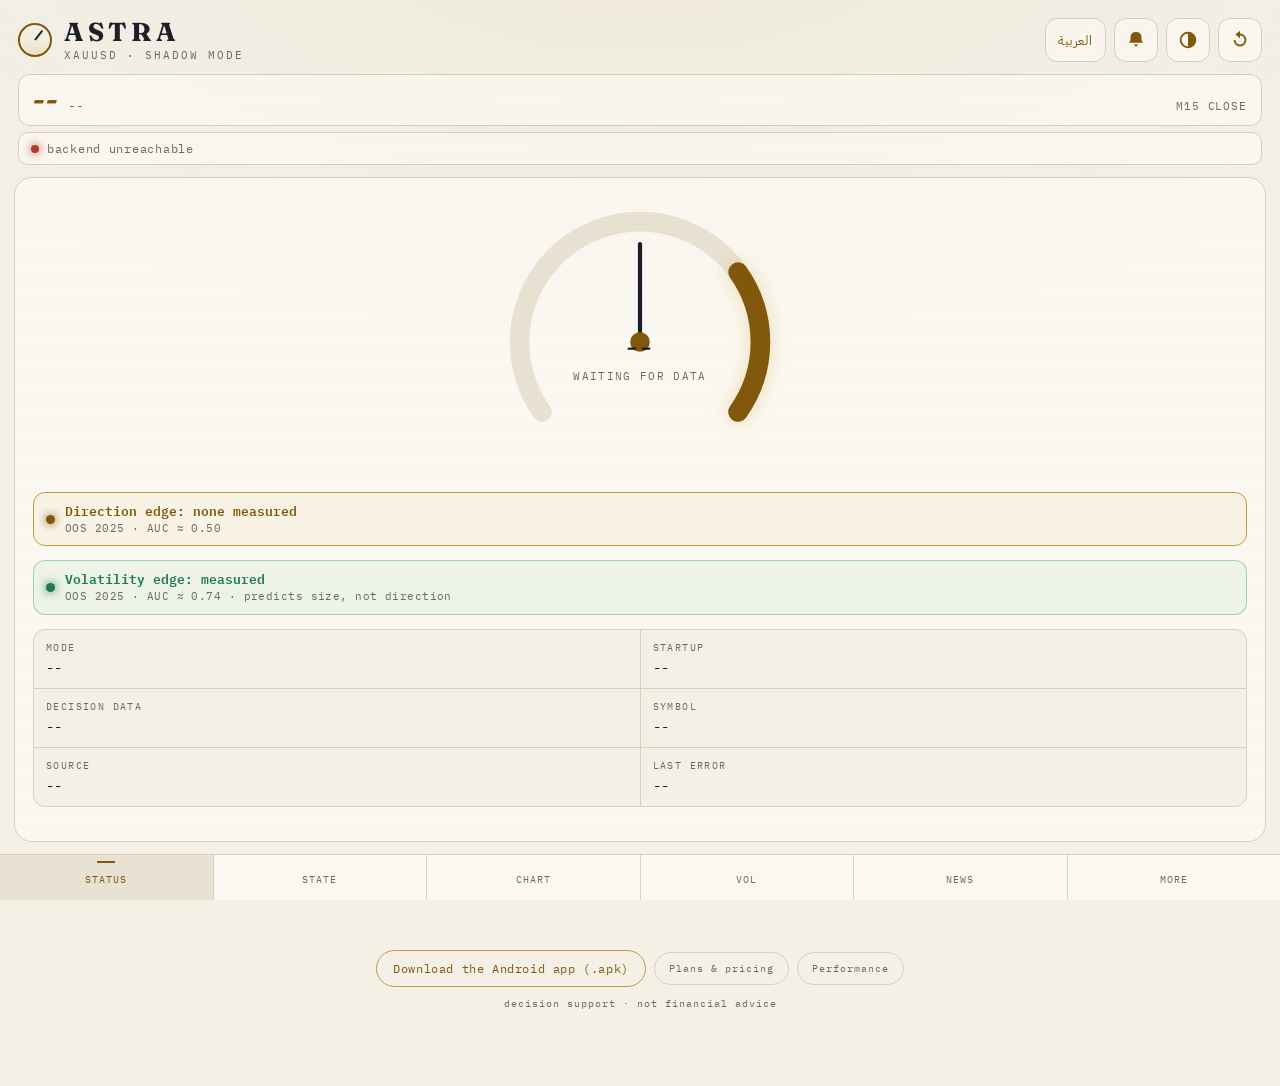
==== commit 58f7b3fc: "feat(mobile): one tab row with a More sheet instead of a two-row bar Nine tabs in a two-row grid ate" ====
--- a/mobile/index.html
+++ b/mobile/index.html
@@ -297,11 +297,18 @@
   <button class="tab" data-view="chart" type="button" data-i18n="tab_chart">Chart</button>
   <button class="tab" data-view="vol" type="button" data-i18n="tab_vol">Vol</button>
   <button class="tab" data-view="akoan" type="button" data-i18n="tab_akoan">News</button>
+  <button class="tab tab-more" type="button" aria-haspopup="true" aria-expanded="false"
+          aria-controls="tabs-more" data-i18n="tab_more" data-i18n-aria="tab_more_aria">More</button>
+</nav>
+
+<!-- The secondary views. Five primary tabs cover the daily read; the rest live
+     behind More so the bar is one row on a phone instead of two. -->
+<div class="tabs-more" id="tabs-more" role="tablist" hidden>
   <button class="tab" data-view="tracker" type="button" data-i18n="tab_tracker">Signals</button>
   <button class="tab" data-view="ai" type="button" data-i18n="tab_ai">AI</button>
   <button class="tab" data-view="conn" type="button" data-i18n="tab_conn">Data</button>
   <button class="tab" data-view="bridge" type="button" data-i18n="tab_bridge">Bridge</button>
-</nav>
+</div>
 
 <footer class="foot">
   <div class="foot-row">
--- a/mobile/styles.css
+++ b/mobile/styles.css
@@ -514,20 +514,37 @@
 .lvl button:active { color: var(--down); }
 
 /* ── tabs ───────────────────────────────────────────────────────────── */
-/* Nine tabs do not fit one phone-width row, so the bar is a two-row grid and
-   every tab is visible at once — no scrolling, no tabs hidden behind an edge.
-   A short gold bar over the selected label is the only selection cue. */
+/* One row of six on a phone: five primary views plus More, which opens the
+   secondary row above the bar. A short gold bar over the selected label is the
+   only selection cue. */
 .tabs {
   position: fixed; left: 0; right: 0; bottom: 0;
   display: grid;
-  grid-template-columns: repeat(5, 1fr);
+  grid-template-columns: repeat(6, 1fr);
   gap: 1px;
+  /* A fixed height lets the More sheet anchor exactly above the bar without
+     guessing at the row's rendered size (which the safe-area inset changes). */
+  height: calc(46px + env(safe-area-inset-bottom));
+  box-sizing: border-box;
   background: var(--edge);
   border-top: 1px solid var(--edge);
   padding-bottom: env(safe-area-inset-bottom);
   z-index: 10;
 }
 .tabs::-webkit-scrollbar { display: none; }
+/* The secondary views. Hidden until More is tapped, then a row sitting flush on
+   top of the bar. :not([hidden]) so the display rule does not defeat [hidden]. */
+.tabs-more {
+  position: fixed; left: 0; right: 0;
+  bottom: calc(46px + env(safe-area-inset-bottom));
+  gap: 1px;
+  background: var(--edge);
+  border-top: 1px solid var(--edge);
+  box-shadow: 0 -10px 24px rgba(0, 0, 0, .28);
+  z-index: 10;
+}
+.tabs-more:not([hidden]) { display: grid; grid-template-columns: repeat(4, 1fr); }
+.tab-more[aria-expanded="true"] { color: var(--gold); }
 .tabs.more-left {
   -webkit-mask-image: linear-gradient(90deg, transparent 0, #000 30px);
   mask-image: linear-gradient(90deg, transparent 0, #000 30px);
@@ -564,7 +581,7 @@
 
 .foot {
   text-align: center; font-size: 10px; letter-spacing: .1em;
-  color: var(--muted); padding: 0 18px 116px;
+  color: var(--muted); padding: 0 18px 76px;
 }
 .foot span { display: block; margin-top: 10px; }
 /* The APK and the two links are three destinations in one compact row, so the
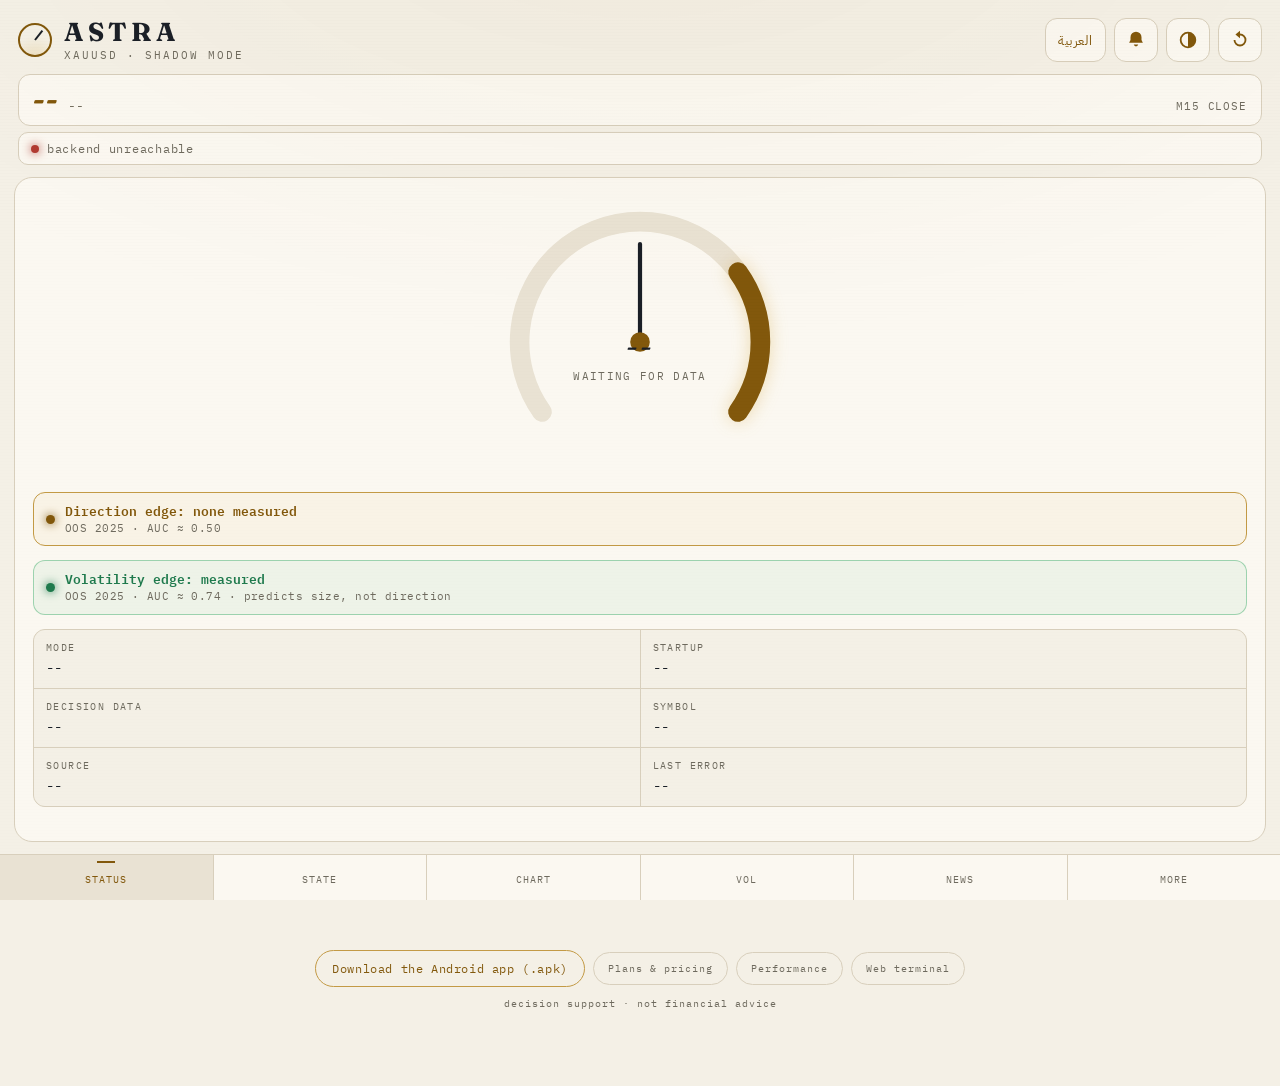
==== commit 342503f0: "mobile: add the web terminal, the wide-screen view of the same backend The phone app is the primary " ====
--- a/mobile/index.html
+++ b/mobile/index.html
@@ -317,6 +317,7 @@
     </a>
     <a class="plans-link" href="/pricing.html" data-i18n="plans">Plans &amp; pricing</a>
     <a class="plans-link" href="/performance.html" data-i18n="perf">Performance</a>
+    <a class="plans-link" href="/terminal.html" data-i18n="terminal">Web terminal</a>
   </div>
   <span data-i18n="ver">Decision support only. Not financial advice.</span>
 </footer>
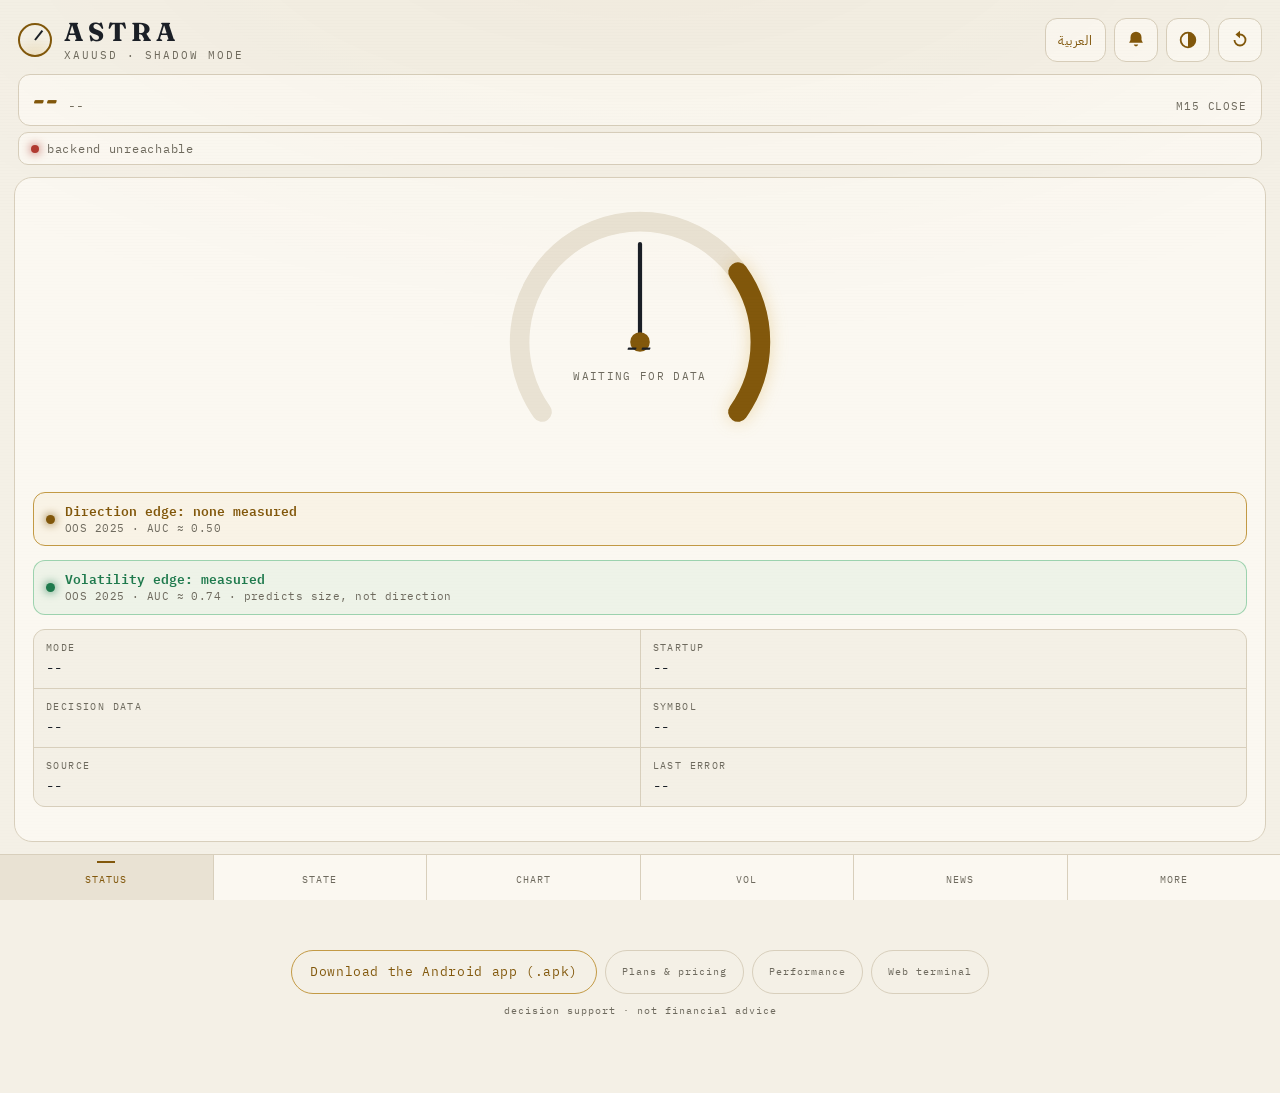
==== commit aa0b6fc1: "mobile: split app.js into nine ordered scripts, no logic changed app.js had grown to 1,923 lines mix" ====
--- a/mobile/index.html
+++ b/mobile/index.html
@@ -165,6 +165,7 @@
       <button type="submit" data-i18n="add">Add</button>
     </form>
     <ul id="level-list" class="lvl-list"></ul>
+    <button id="push-test" class="ghost-btn" type="button" data-i18n="push_test" hidden>Send a test notification</button>
   </section>
 
   <!-- CHART -->
@@ -323,5 +324,13 @@
 </footer>
 
 <script src="app.js"></script>
+<script src="i18n.js"></script>
+<script src="panels.js"></script>
+<script src="advisor.js"></script>
+<script src="tracker.js"></script>
+<script src="alerts.js"></script>
+<script src="vol.js"></script>
+<script src="akoan.js"></script>
+<script src="ticker.js"></script>
 </body>
 </html>
--- a/mobile/styles.css
+++ b/mobile/styles.css
@@ -119,6 +119,51 @@
   transition: background .2s, transform .12s;
 }
 .text-btn:active { background: var(--ink-3); transform: scale(.94); }
+
+/* ── narrow phones ──────────────────────────────────────────────────────
+   The header packs a brand and four controls into one row. At full size that
+   needs 422px, so every phone from 320-390px scrolled sideways and the refresh
+   button sat half off-screen. Two things fix it: the brand gives way (its
+   wordmark steps down and its subtitle ellipsizes) while the controls keep
+   their size, and the row tightens its gaps. Button heights stay 44px, so the
+   tap targets never shrink.
+
+   The wordmark sizes below are measured, not guessed: "ASTRA" is 115px wide at
+   26px/0.16em, and the brand box leaves 75px for it at 320px once the 34px mark
+   and gap are removed. 22px/0.08em (~89px) fits from 360px, and 19px/0.06em
+   (75px) fits at 320px. */
+@media (max-width: 419px) {
+  .top { padding-left: 12px; padding-right: 12px; gap: 8px; }
+  .brand { gap: 8px; }
+  .controls { gap: 6px; }
+  .icon-btn { width: 40px; }
+  .text-btn { padding: 0 9px; }
+  h1 { font-size: 22px; letter-spacing: .08em; }
+}
+@media (max-width: 359px) {
+  .top { padding-left: 10px; padding-right: 10px; gap: 6px; }
+  .brand { gap: 6px; }
+  .controls { gap: 4px; }
+  .mark { width: 28px; height: 28px; }
+  h1 { font-size: 19px; letter-spacing: .06em; }
+  .text-btn { padding: 0 7px; }
+}
+
+/* The controls are fixed; the brand absorbs the squeeze. Without min-width: 0 a
+   flex item refuses to shrink below its content, which is what pushed the row
+   past the viewport in the first place. overflow: hidden is a safety net so a
+   future wordmark that outgrows its box clips cleanly instead of sliding under
+   the buttons. */
+.brand { min-width: 0; }
+.brand > div { min-width: 0; overflow: hidden; }
+.brand h1 { white-space: nowrap; overflow: hidden; }
+.brand .sub { white-space: nowrap; overflow: hidden; text-overflow: ellipsis; }
+.controls { flex: none; }
+
+/* Belt and braces: nothing should make the page scroll sideways. This is not
+   the fix for the header (that is above) — it keeps a stray wide child, like
+   the SVG grain overlay, from dragging the whole app along. */
+html, body { overflow-x: hidden; }
 
 /* ── toast ──────────────────────────────────────────────────────────── */
 .toast {
@@ -214,6 +259,48 @@
   animation: shimmer 1.4s linear infinite;
   pointer-events: none;
 }
+
+/* ── skeleton placeholders ──────────────────────────────────────────────
+   A cold start used to read "--" everywhere, which looks like a broken app.
+   While a panel is fetching (or before the first reading arrives) its values
+   are hidden behind a soft block, so the eye sees "loading", not "empty".
+   The real value is still in the DOM (aria-busy says so); only the paint is
+   covered. `data-skeleton` on <html> means "no reading yet at all". */
+
+html[data-skeleton="true"] .readout dd,
+html[data-skeleton="true"] .levels dd,
+html[data-skeleton="true"] .bar b,
+html[data-skeleton="true"] .bar i,
+html[data-skeleton="true"] .signal-head .direction,
+html[data-skeleton="true"] .signal-head .regime,
+html[data-skeleton="true"] #sig-context,
+html[data-skeleton="true"] .ticker-price,
+html[data-skeleton="true"] .ticker-chg,
+html[data-skeleton="true"] .gauge-label .big {
+  color: transparent !important;
+  border-radius: 6px;
+  background: linear-gradient(100deg, var(--ink-3) 30%,
+              rgba(255,255,255,.07) 50%, var(--ink-3) 70%);
+  background-size: 220% 100%;
+  animation: shimmer 1.4s linear infinite;
+}
+html[data-skeleton="true"] .readout dd,
+html[data-skeleton="true"] .levels dd,
+html[data-skeleton="true"] .gauge-label .big {
+  display: inline-block; min-width: 3.2em; min-height: 1em;
+}
+html[data-skeleton="true"] .bar i::after { content: none; }
+html[data-skeleton="true"] .signal-head .direction {
+  min-width: 5em; min-height: 1.6em;
+}
+html[data-skeleton="true"] .signal-head .regime { min-width: 4em; }
+html[data-skeleton="true"] .ticker-price,
+html[data-skeleton="true"] .ticker-chg { min-width: 4.5em; }
+html[data-skeleton="true"] .gauge-label .big { min-width: 4em; }
+
+/* The banner dot should not look like a live status while the first read is
+   still in flight. */
+html[data-skeleton="true"] .banner .dot { background: var(--flat); box-shadow: none; }
 @keyframes shimmer { from { background-position: 160% 0; } to { background-position: -60% 0; } }
 
 /* ── gauge ──────────────────────────────────────────────────────────── */
@@ -497,6 +584,19 @@
   padding: 11px 18px; cursor: pointer;
 }
 .lvl-form button:active { background: var(--gold-dim); }
+
+/* A quiet, secondary action: outlines only, so it reads as "check this" rather
+   than competing with the gold "Add" button above it. */
+.ghost-btn {
+  width: 100%; margin-top: 14px;
+  font-family: var(--mono); font-size: 13px; letter-spacing: .04em;
+  color: var(--gold); background: transparent;
+  border: 1px solid var(--edge); border-radius: 10px;
+  padding: 11px 14px; cursor: pointer;
+  transition: background .2s, border-color .2s, transform .12s;
+}
+.ghost-btn:active { background: var(--ink-3); transform: scale(.98); }
+.ghost-btn[disabled] { opacity: .5; cursor: default; }
 
 .lvl-list { list-style: none; margin: 0; padding: 0; display: grid; gap: 8px; }
 .lvl {
@@ -591,21 +691,21 @@
   align-items: center;
 }
 .apk-link {
-  display: inline-block;
-  padding: 10px 16px;
+  display: inline-flex; align-items: center; justify-content: center;
+  min-height: 44px; padding: 0 18px;
   border: 1px solid var(--gold-dim);
   border-radius: 999px;
   color: var(--gold);
   text-decoration: none;
-  font-size: 12px;
+  font-size: 13px;
   letter-spacing: .05em;
 }
 .apk-link:active { background: var(--ink-3); }
 /* Inside the installed app the APK is already on the phone — hide the link. */
 @media (display-mode: standalone) { .apk-link { display: none; } }
 .plans-link {
-  display: inline-block;
-  padding: 9px 14px;
+  display: inline-flex; align-items: center; justify-content: center;
+  min-height: 44px; padding: 0 16px;
   border: 1px solid var(--edge);
   border-radius: 999px;
   color: var(--muted);
@@ -641,6 +741,18 @@
   /* The shimmer is motion; without it, show a quiet static tint instead of a
      frozen bright band across the panel. */
   .panel.loading::after { background: rgba(255,255,255,.03); }
+  html[data-skeleton="true"] .readout dd,
+  html[data-skeleton="true"] .levels dd,
+  html[data-skeleton="true"] .bar b,
+  html[data-skeleton="true"] .bar i,
+  html[data-skeleton="true"] .signal-head .direction,
+  html[data-skeleton="true"] .signal-head .regime,
+  html[data-skeleton="true"] #sig-context,
+  html[data-skeleton="true"] .ticker-price,
+  html[data-skeleton="true"] .ticker-chg,
+  html[data-skeleton="true"] .gauge-label .big {
+    background: var(--ink-3);
+  }
 }
 
 /* ── right-to-left (Arabic) ─────────────────────────────────────────── */
@@ -879,3 +991,15 @@
 }
 .jrn-day:first-child { margin-top: 0; }
 
+/* ── small-screen typography floor ──────────────────────────────────────
+   Twelve rules use 10px for uppercase micro-labels (and the bottom tab bar).
+   That is legible on a desktop panel but strains a phone held at arm's length,
+   so on a narrow screen they step up to 11px. Nothing else moves: every other
+   text size is already 12px or more. */
+@media (max-width: 480px) {
+  .readout dt, .levels dt, .bar span, .axis, .akoan-dim-title,
+  .conn th, .tab, .foot, .trk-stat-label, .trk-meta, .trk-oc, .jrn-day {
+    font-size: 11px;
+  }
+}
+
